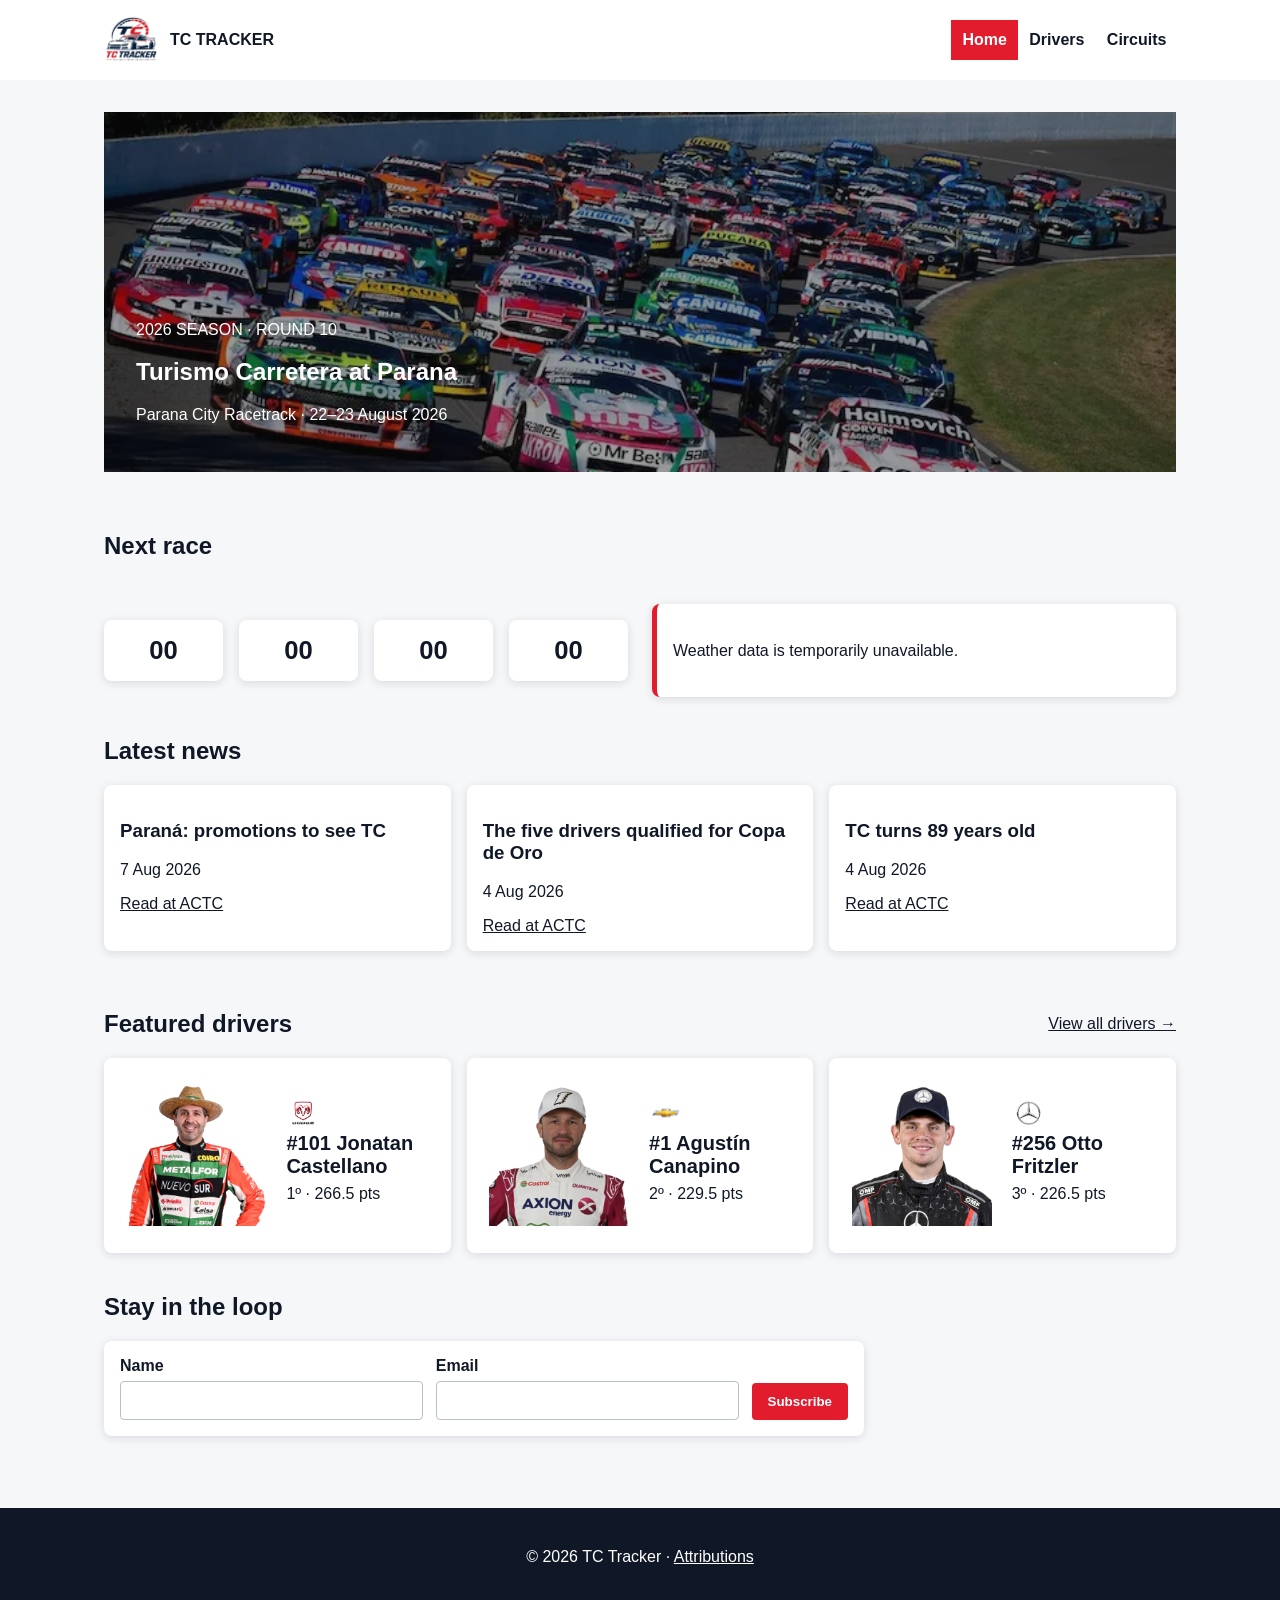
==== final/index.html @ fc7bbf1d "Project" ====
<!doctype html>
<html lang="en">

<head>
    <meta charset="utf-8">
    <meta name="viewport" content="width=device-width,initial-scale=1">
    <meta name="description" content="TC Tracker: Turismo Carretera news, race countdown and Parana weather.">
    <meta name="author" content="Ezequiel Lezcano">
    <title>TC Tracker | Home</title>
    <link rel="icon" href="images/favicon.ico">
    <link rel="stylesheet" href="styles/main.css">
    <script type="module" src="scripts/index.js"></script>
</head>

<body>
    <header class="site-header"><a class="brand" href="index.html"><img src="images/tctracker_logo.png"
                alt="TC Tracker logo"><span>TC TRACKER</span></a><button id="menu" aria-label="Open menu">Menu</button>
        <nav id="nav"><a aria-current="page" href="index.html">Home</a><a href="drivers.html">Drivers</a><a
                href="circuits.html">Circuits</a></nav>
    </header>
    <main>
        <section class="hero"><img src="images/tc-hero.webp" alt="Turismo Carretera race car">
            <div>
                <p>2026 SEASON · ROUND 10</p>
                <h1>Turismo Carretera at Parana</h1>
                <p>Parana City Racetrack · 22–23 August 2026</p>
            </div>
        </section>
        <section>
            <h2>Next race</h2>
            <div class="timer" id="countdown"></div>
            <div class="weather" id="weather"><span class="weather-icon">☁</span>
                <div><strong>Parana race weekend</strong>
                    <p>Loading weather data…</p>
                </div>
            </div>
        </section>
        <section>
            <h2>Latest news</h2>
            <div id="news" class="grid"></div>
        </section>
        <section>
            <div class="section-heading">
                <h2>Featured drivers</h2><a href="drivers.html">View all drivers →</a>
            </div>
            <div id="featured-drivers" class="grid"></div>
        </section>
        <section>
            <h2>Stay in the loop</h2>
            <form action="thankyou.html" method="get"><label>Name <input name="name" required></label><label>Email
                    <input name="email" type="email" required></label><button>Subscribe</button></form>
        </section>
    </main>
    <footer>
        <p>© <span id="year"></span> TC Tracker · <a href="attributions.html">Attributions</a></p>
    </footer>
</body>

</html>
---- final/styles/main.css ----
:root{--ink:#101827;--red:#e21b2d;--paper:#f6f7f9;--muted:#5b6472}*{box-sizing:border-box}body{min-height:100vh;margin:0;display:flex;flex-direction:column;font:16px Arial,sans-serif;color:var(--ink);background:var(--paper)}h1,h2,h3,.brand{font-family:Arial,sans-serif;font-weight:800}a{color:inherit}.site-header{display:flex;align-items:center;flex-wrap:wrap;gap:1rem;padding:.7rem 5%;background:#fff}.brand{display:flex;align-items:center;gap:.6rem;text-decoration:none}.brand img{width:58px;height:58px;object-fit:contain}#menu{margin-left:auto;border:0;background:none;font-weight:700}nav{display:none;width:100%}nav.open{display:grid}nav a{padding:.7rem;text-decoration:none;font-weight:700}nav a[aria-current]{color:#fff;background:var(--red)}main{flex:1;max-width:1200px;margin:auto;padding:2rem 5%}section{margin-bottom:2.5rem}.hero{position:relative;min-height:360px;display:grid;align-items:end;overflow:hidden;color:#fff;background:#111}.hero>img{position:absolute;width:100%;height:100%;object-fit:cover;opacity:.6}.hero div{position:relative;padding:2rem;max-width:650px}.timer{display:grid;grid-template-columns:repeat(4,1fr);gap:1rem;margin:1rem 0}.timer div,.card,.weather{padding:1rem;border-radius:8px;background:#fff;box-shadow:0 2px 10px #10182720}.timer div{text-align:center;font-size:1.6rem;font-weight:800}.grid{display:grid;gap:1rem}.card>img{width:100%;height:210px;object-fit:contain;background:#fff}.card button,form button{padding:.7rem 1rem;border:0;border-radius:4px;background:var(--red);color:#fff;font-weight:700;cursor:pointer}address{color:var(--muted);font-style:normal}.weather{display:flex;align-items:center;gap:1rem;border-left:5px solid var(--red)}.weather p{margin:.2rem 0}.weather-icon{font-size:2.5rem}.section-heading{display:flex;align-items:center;justify-content:space-between}.driver-mini{display:grid;grid-template-columns:105px 1fr;align-items:center}.driver-mini>img{height:105px}.brand-logo{display:inline-block!important;width:34px!important;height:24px!important;object-fit:contain!important;vertical-align:middle;margin-right:.35rem}.circuit-card>img{height:250px!important}.modal{max-width:500px;border:0;border-radius:8px}.modal::backdrop{background:#0008}form{display:grid;grid-template-columns:1fr 1fr auto;align-items:end;gap:.8rem;max-width:760px;padding:1rem;border-radius:8px;background:#fff;box-shadow:0 2px 10px #10182720}form label{display:grid;gap:.35rem;font-weight:700}input{padding:.7rem;border:1px solid #b8c0ca;border-radius:4px}footer{padding:1.5rem 5%;color:#fff;background:var(--ink);text-align:center}@media(max-width:699px){form{grid-template-columns:1fr}form button{width:100%}}@media(min-width:700px){#menu{display:none}nav{display:flex;width:auto;margin-left:auto}.grid{grid-template-columns:repeat(3,1fr)}.site-header{padding-inline:8%}}
@media(min-width:700px){main>section:nth-of-type(2){display:grid;grid-template-columns:1fr 1fr;gap:1.5rem}main>section:nth-of-type(2)>h2{grid-column:1/-1}.site-footer{display:grid;grid-template-columns:2fr 1fr 1fr;gap:1.5rem;text-align:left}.site-footer p{grid-column:1/-1;border-top:1px solid #ffffff44;padding-top:1rem;font-size:.85rem}}
@media(min-width:700px){.driver-mini{grid-template-columns:140px 1fr;gap:1.25rem;padding:1.4rem}.driver-mini>img{width:140px;height:150px;object-fit:contain}.driver-mini h3{margin:.45rem 0;font-size:1.25rem}.driver-mini p{margin:.45rem 0}.site-footer{margin-top:2rem;padding:2.5rem 8%;color:var(--ink);background:#fff;grid-template-columns:1fr auto auto;align-items:start}.site-footer div:first-child{font-size:1.2rem}.site-footer div:nth-child(n+2){font-size:.82rem;line-height:1.7}.site-footer a{text-decoration:none}.site-footer p{color:var(--muted);border-top:1px solid #d9dde3;margin:1.25rem 0 0;padding-top:1.25rem}}
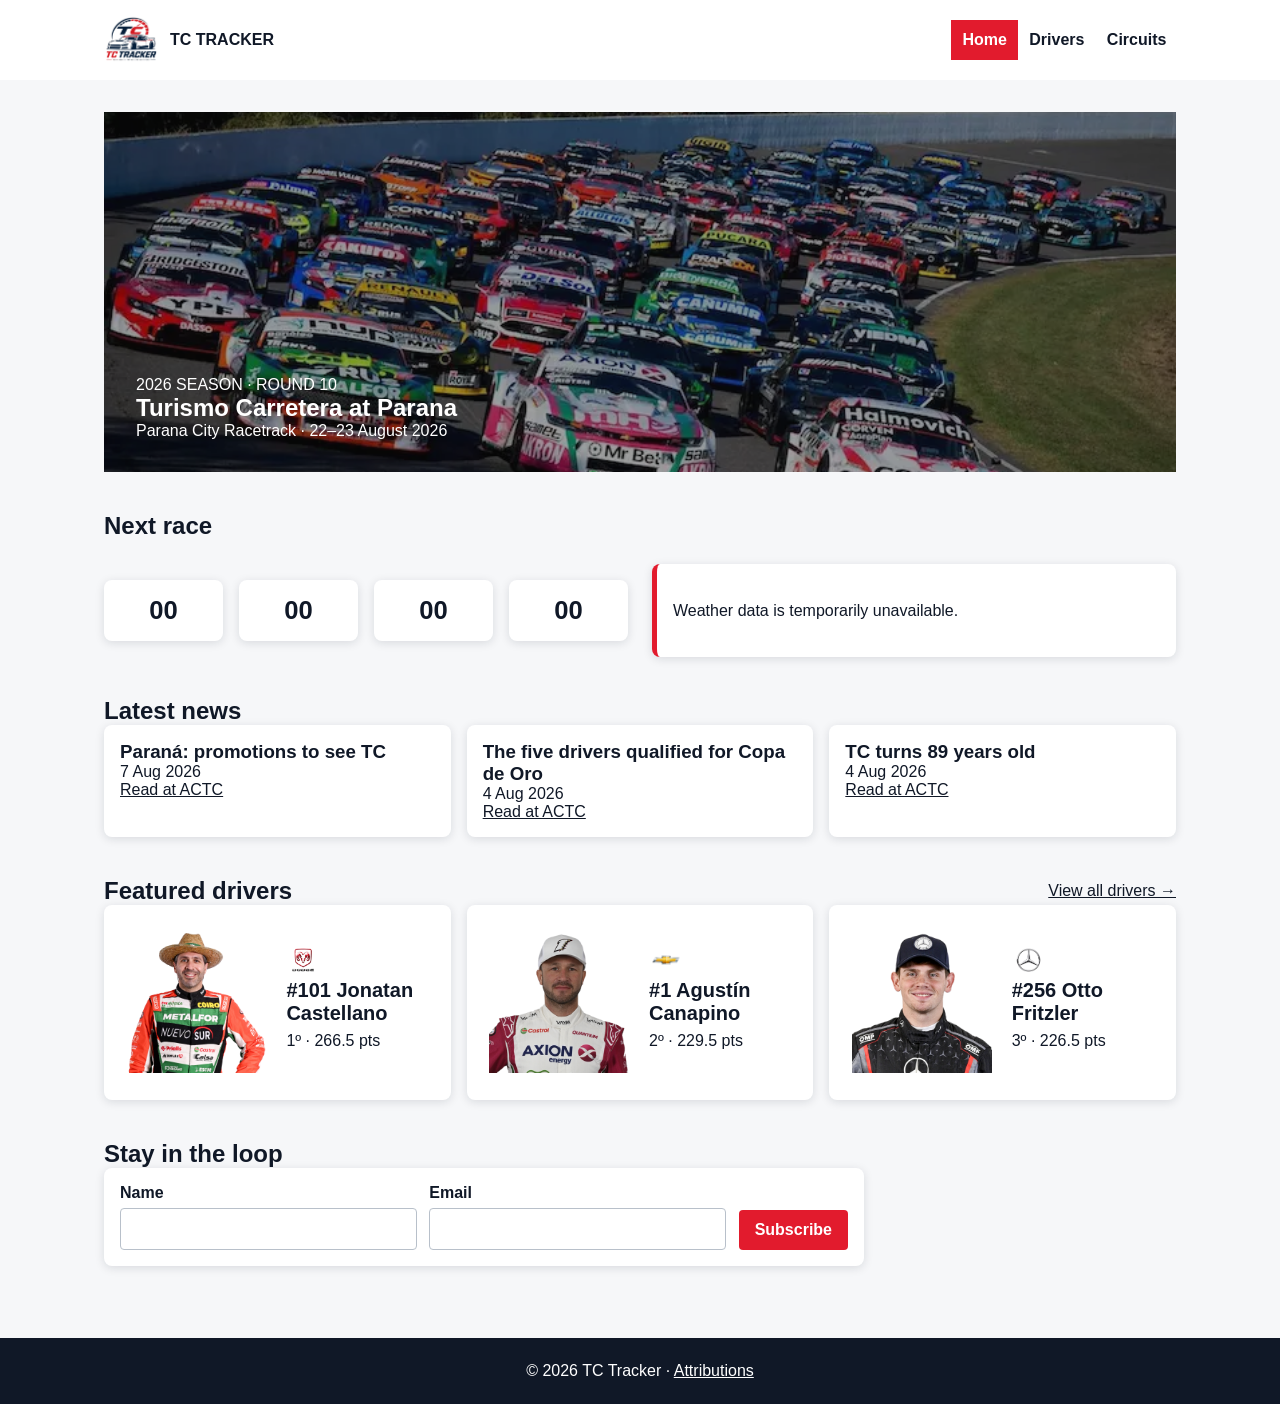
==== commit dece272c: "correction 2" ====
--- a/final/index.html
+++ b/final/index.html
@@ -5,10 +5,10 @@
     <meta charset="utf-8">
     <meta name="viewport" content="width=device-width,initial-scale=1">
     <meta name="description" content="TC Tracker: Turismo Carretera news, race countdown and Parana weather.">
-    <meta name="author" content="Ezequiel Lezcano">
+    <meta name="author" content="Ezequiel Lezcano"><meta property="og:title" content="TC Tracker Turismo Carretera Racing Dashboard"><meta property="og:description" content="Follow Turismo Carretera with current drivers, circuits, race details, news, and weather forecasts."><meta property="og:image" content="https://elezcano23.github.io/wdd231/final/images/tc-hero.webp"><meta property="og:url" content="https://elezcano23.github.io/wdd231/final/index.html">
     <title>TC Tracker | Home</title>
     <link rel="icon" href="images/favicon.ico">
-    <link rel="stylesheet" href="styles/main.css">
+    <link rel="preconnect" href="https://fonts.googleapis.com"><link rel="preconnect" href="https://fonts.gstatic.com" crossorigin><link href="https://fonts.googleapis.com/css2?family=Montserrat:wght@600;700;800&family=Source+Sans+3:wght@400;600;700&display=swap" rel="stylesheet"><link rel="stylesheet" href="styles/normalize.css"><link rel="stylesheet" href="styles/main.css">
     <script type="module" src="scripts/index.js"></script>
 </head>
 
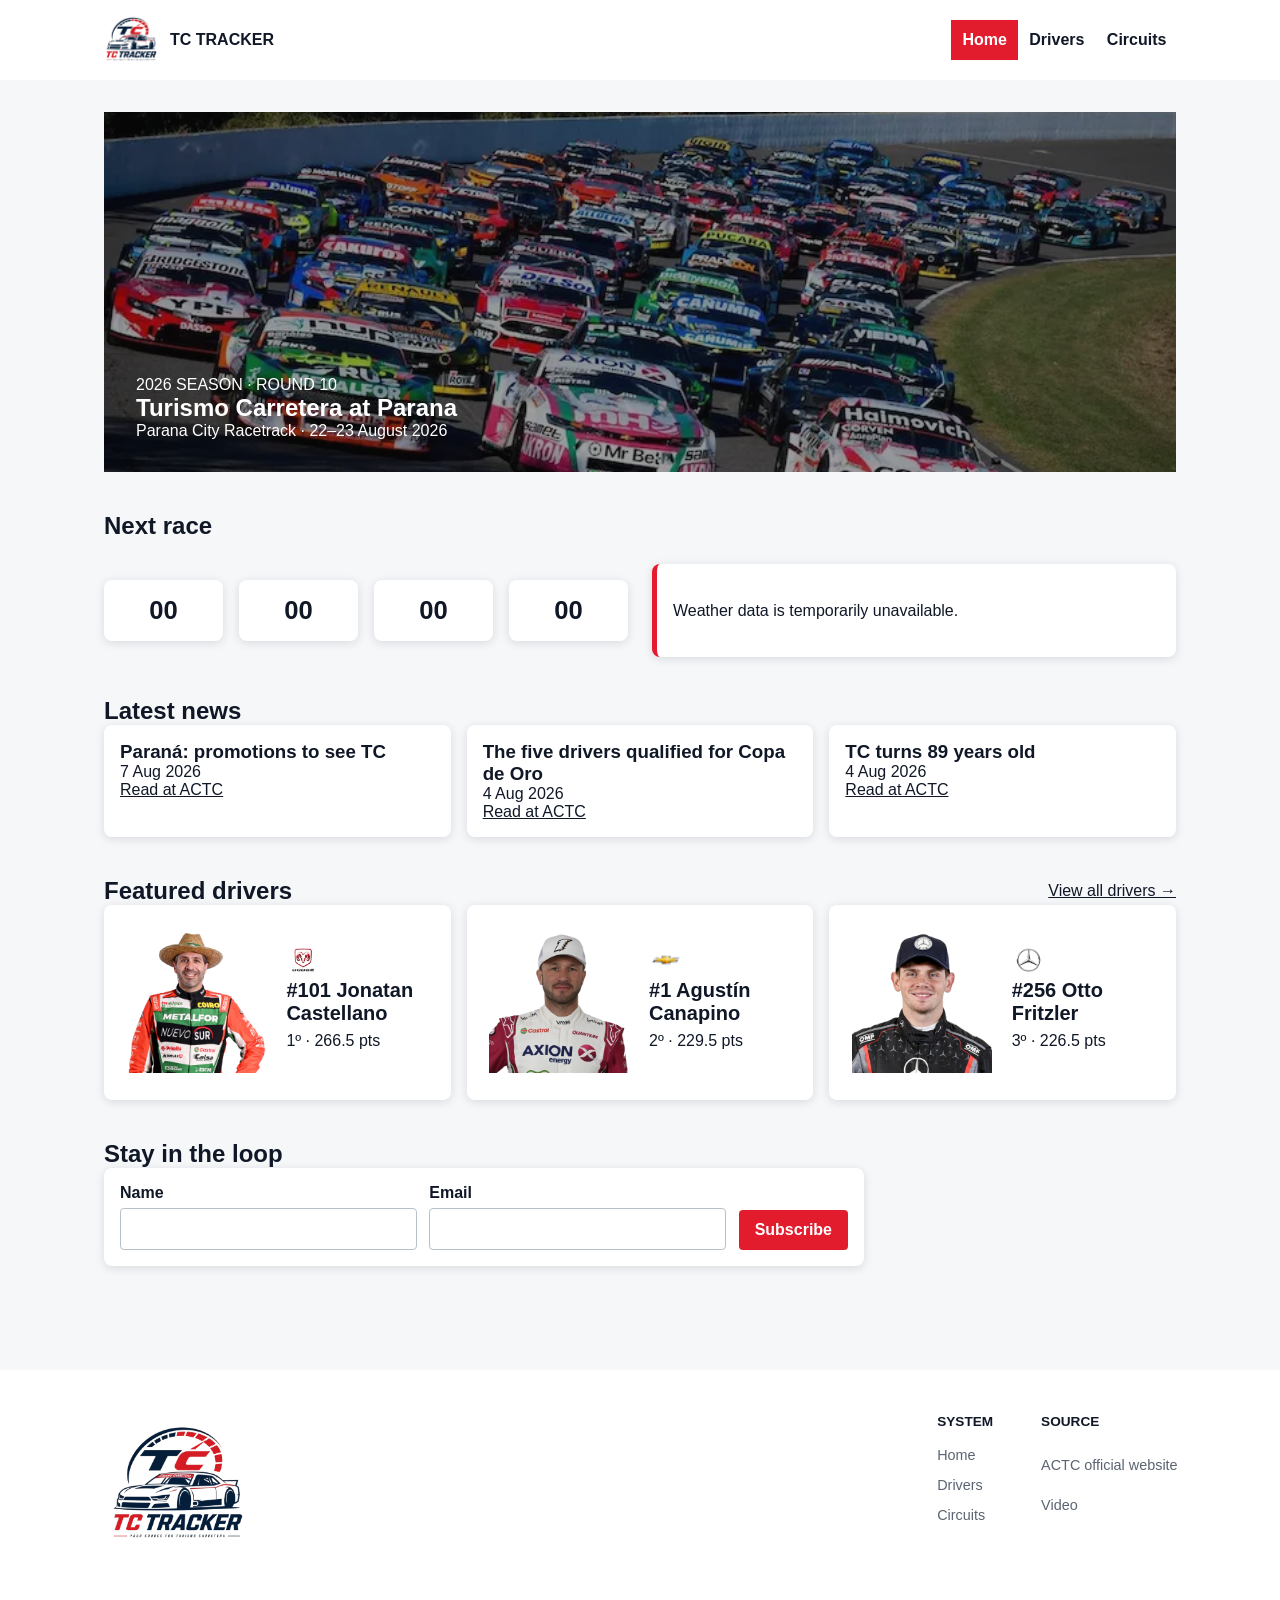
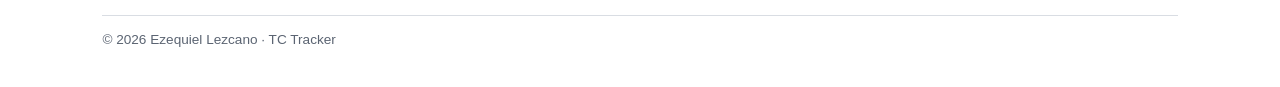
==== commit e151f143: "Correction 4 (footer)" ====
--- a/final/index.html
+++ b/final/index.html
@@ -5,10 +5,21 @@
     <meta charset="utf-8">
     <meta name="viewport" content="width=device-width,initial-scale=1">
     <meta name="description" content="TC Tracker: Turismo Carretera news, race countdown and Parana weather.">
-    <meta name="author" content="Ezequiel Lezcano"><meta property="og:title" content="TC Tracker Turismo Carretera Racing Dashboard"><meta property="og:description" content="Follow Turismo Carretera with current drivers, circuits, race details, news, and weather forecasts."><meta property="og:image" content="https://elezcano23.github.io/wdd231/final/images/tc-hero.webp"><meta property="og:url" content="https://elezcano23.github.io/wdd231/final/index.html">
+    <meta name="author" content="Ezequiel Lezcano">
+    <meta property="og:title" content="TC Tracker Turismo Carretera Racing Dashboard">
+    <meta property="og:description"
+        content="Follow Turismo Carretera with current drivers, circuits, race details, news, and weather forecasts.">
+    <meta property="og:image" content="https://elezcano23.github.io/wdd231/final/images/tc-hero.webp">
+    <meta property="og:url" content="https://elezcano23.github.io/wdd231/final/index.html">
     <title>TC Tracker | Home</title>
     <link rel="icon" href="images/favicon.ico">
-    <link rel="preconnect" href="https://fonts.googleapis.com"><link rel="preconnect" href="https://fonts.gstatic.com" crossorigin><link href="https://fonts.googleapis.com/css2?family=Montserrat:wght@600;700;800&family=Source+Sans+3:wght@400;600;700&display=swap" rel="stylesheet"><link rel="stylesheet" href="styles/normalize.css"><link rel="stylesheet" href="styles/main.css">
+    <link rel="preconnect" href="https://fonts.googleapis.com">
+    <link rel="preconnect" href="https://fonts.gstatic.com" crossorigin>
+    <link
+        href="https://fonts.googleapis.com/css2?family=Montserrat:wght@600;700;800&family=Source+Sans+3:wght@400;600;700&display=swap"
+        rel="stylesheet">
+    <link rel="stylesheet" href="styles/normalize.css">
+    <link rel="stylesheet" href="styles/main.css">
     <script type="module" src="scripts/index.js"></script>
 </head>
 
@@ -51,8 +62,19 @@
                     <input name="email" type="email" required></label><button>Subscribe</button></form>
         </section>
     </main>
-    <footer>
-        <p>© <span id="year"></span> TC Tracker · <a href="attributions.html">Attributions</a></p>
+    <footer class="site-footer">
+        <div class="footer-logo"><img src="images/tctracker_logo.png" alt="TC Tracker logo"></div>
+        <div class="footer-links">
+            <section>
+                <h2>System</h2><a href="index.html">Home</a><a href="drivers.html">Drivers</a><a
+                    href="circuits.html">Circuits</a>
+            </section>
+            <section>
+                <h2>Source</h2><a href="https://actc.org.ar/" target="_blank" rel="noopener">ACTC official website</a><a
+                    href="#" title="Replace this link with your video URL">Video</a>
+            </section>
+        </div>
+        <p>© <span id="year"></span> Ezequiel Lezcano · TC Tracker</p>
     </footer>
 </body>
 
--- a/final/styles/main.css
+++ b/final/styles/main.css
@@ -1,3 +1,414 @@
-:root{--ink:#101827;--red:#e21b2d;--paper:#f6f7f9;--muted:#5b6472}*{box-sizing:border-box}body{min-height:100vh;margin:0;display:flex;flex-direction:column;font:16px Arial,sans-serif;color:var(--ink);background:var(--paper)}h1,h2,h3,.brand{font-family:Arial,sans-serif;font-weight:800}a{color:inherit}.site-header{display:flex;align-items:center;flex-wrap:wrap;gap:1rem;padding:.7rem 5%;background:#fff}.brand{display:flex;align-items:center;gap:.6rem;text-decoration:none}.brand img{width:58px;height:58px;object-fit:contain}#menu{margin-left:auto;border:0;background:none;font-weight:700}nav{display:none;width:100%}nav.open{display:grid}nav a{padding:.7rem;text-decoration:none;font-weight:700}nav a[aria-current]{color:#fff;background:var(--red)}main{flex:1;max-width:1200px;margin:auto;padding:2rem 5%}section{margin-bottom:2.5rem}.hero{position:relative;min-height:360px;display:grid;align-items:end;overflow:hidden;color:#fff;background:#111}.hero>img{position:absolute;width:100%;height:100%;object-fit:cover;opacity:.6}.hero div{position:relative;padding:2rem;max-width:650px}.timer{display:grid;grid-template-columns:repeat(4,1fr);gap:1rem;margin:1rem 0}.timer div,.card,.weather{padding:1rem;border-radius:8px;background:#fff;box-shadow:0 2px 10px #10182720}.timer div{text-align:center;font-size:1.6rem;font-weight:800}.grid{display:grid;gap:1rem}.card>img{width:100%;height:210px;object-fit:contain;background:#fff}.card button,form button{padding:.7rem 1rem;border:0;border-radius:4px;background:var(--red);color:#fff;font-weight:700;cursor:pointer}address{color:var(--muted);font-style:normal}.weather{display:flex;align-items:center;gap:1rem;border-left:5px solid var(--red)}.weather p{margin:.2rem 0}.weather-icon{font-size:2.5rem}.section-heading{display:flex;align-items:center;justify-content:space-between}.driver-mini{display:grid;grid-template-columns:105px 1fr;align-items:center}.driver-mini>img{height:105px}.brand-logo{display:inline-block!important;width:34px!important;height:24px!important;object-fit:contain!important;vertical-align:middle;margin-right:.35rem}.circuit-card>img{height:250px!important}.modal{max-width:500px;border:0;border-radius:8px}.modal::backdrop{background:#0008}form{display:grid;grid-template-columns:1fr 1fr auto;align-items:end;gap:.8rem;max-width:760px;padding:1rem;border-radius:8px;background:#fff;box-shadow:0 2px 10px #10182720}form label{display:grid;gap:.35rem;font-weight:700}input{padding:.7rem;border:1px solid #b8c0ca;border-radius:4px}footer{padding:1.5rem 5%;color:#fff;background:var(--ink);text-align:center}@media(max-width:699px){form{grid-template-columns:1fr}form button{width:100%}}@media(min-width:700px){#menu{display:none}nav{display:flex;width:auto;margin-left:auto}.grid{grid-template-columns:repeat(3,1fr)}.site-header{padding-inline:8%}}
-@media(min-width:700px){main>section:nth-of-type(2){display:grid;grid-template-columns:1fr 1fr;gap:1.5rem}main>section:nth-of-type(2)>h2{grid-column:1/-1}.site-footer{display:grid;grid-template-columns:2fr 1fr 1fr;gap:1.5rem;text-align:left}.site-footer p{grid-column:1/-1;border-top:1px solid #ffffff44;padding-top:1rem;font-size:.85rem}}
-@media(min-width:700px){.driver-mini{grid-template-columns:140px 1fr;gap:1.25rem;padding:1.4rem}.driver-mini>img{width:140px;height:150px;object-fit:contain}.driver-mini h3{margin:.45rem 0;font-size:1.25rem}.driver-mini p{margin:.45rem 0}.site-footer{margin-top:2rem;padding:2.5rem 8%;color:var(--ink);background:#fff;grid-template-columns:1fr auto auto;align-items:start}.site-footer div:first-child{font-size:1.2rem}.site-footer div:nth-child(n+2){font-size:.82rem;line-height:1.7}.site-footer a{text-decoration:none}.site-footer p{color:var(--muted);border-top:1px solid #d9dde3;margin:1.25rem 0 0;padding-top:1.25rem}}
+:root {
+    --ink: #101827;
+    --red: #e21b2d;
+    --paper: #f6f7f9;
+    --muted: #5b6472
+}
+
+* {
+    box-sizing: border-box
+}
+
+body {
+    min-height: 100vh;
+    margin: 0;
+    display: flex;
+    flex-direction: column;
+    font: 16px Arial, sans-serif;
+    color: var(--ink);
+    background: var(--paper)
+}
+
+h1,
+h2,
+h3,
+.brand {
+    font-family: Arial, sans-serif;
+    font-weight: 800
+}
+
+a {
+    color: inherit
+}
+
+.site-header {
+    display: flex;
+    align-items: center;
+    flex-wrap: wrap;
+    gap: 1rem;
+    padding: .7rem 5%;
+    background: #fff
+}
+
+.brand {
+    display: flex;
+    align-items: center;
+    gap: .6rem;
+    text-decoration: none
+}
+
+.brand img {
+    width: 58px;
+    height: 58px;
+    object-fit: contain
+}
+
+#menu {
+    margin-left: auto;
+    border: 0;
+    background: none;
+    font-weight: 700
+}
+
+nav {
+    display: none;
+    width: 100%
+}
+
+nav.open {
+    display: grid
+}
+
+nav a {
+    padding: .7rem;
+    text-decoration: none;
+    font-weight: 700
+}
+
+nav a[aria-current] {
+    color: #fff;
+    background: var(--red)
+}
+
+main {
+    flex: 1;
+    max-width: 1200px;
+    margin: auto;
+    padding: 2rem 5%
+}
+
+section {
+    margin-bottom: 2.5rem
+}
+
+.hero {
+    position: relative;
+    min-height: 360px;
+    display: grid;
+    align-items: end;
+    overflow: hidden;
+    color: #fff;
+    background: #111
+}
+
+.hero>img {
+    position: absolute;
+    width: 100%;
+    height: 100%;
+    object-fit: cover;
+    opacity: .6
+}
+
+.hero div {
+    position: relative;
+    padding: 2rem;
+    max-width: 650px
+}
+
+.timer {
+    display: grid;
+    grid-template-columns: repeat(4, 1fr);
+    gap: 1rem;
+    margin: 1rem 0
+}
+
+.timer div,
+.card,
+.weather {
+    padding: 1rem;
+    border-radius: 8px;
+    background: #fff;
+    box-shadow: 0 2px 10px #10182720
+}
+
+.timer div {
+    text-align: center;
+    font-size: 1.6rem;
+    font-weight: 800
+}
+
+.grid {
+    display: grid;
+    gap: 1rem
+}
+
+.card>img {
+    width: 100%;
+    height: 210px;
+    object-fit: contain;
+    background: #fff
+}
+
+.card button,
+form button {
+    padding: .7rem 1rem;
+    border: 0;
+    border-radius: 4px;
+    background: var(--red);
+    color: #fff;
+    font-weight: 700;
+    cursor: pointer
+}
+
+address {
+    color: var(--muted);
+    font-style: normal
+}
+
+.weather {
+    display: flex;
+    align-items: center;
+    gap: 1rem;
+    border-left: 5px solid var(--red)
+}
+
+.weather p {
+    margin: .2rem 0
+}
+
+.weather-icon {
+    font-size: 2.5rem
+}
+
+.section-heading {
+    display: flex;
+    align-items: center;
+    justify-content: space-between
+}
+
+.driver-mini {
+    display: grid;
+    grid-template-columns: 105px 1fr;
+    align-items: center
+}
+
+.driver-mini>img {
+    height: 105px
+}
+
+.brand-logo {
+    display: inline-block !important;
+    width: 34px !important;
+    height: 24px !important;
+    object-fit: contain !important;
+    vertical-align: middle;
+    margin-right: .35rem
+}
+
+.circuit-card>img {
+    height: 250px !important
+}
+
+.modal {
+    max-width: 500px;
+    border: 0;
+    border-radius: 8px
+}
+
+.modal::backdrop {
+    background: #0008
+}
+
+form {
+    display: grid;
+    grid-template-columns: 1fr 1fr auto;
+    align-items: end;
+    gap: .8rem;
+    max-width: 760px;
+    padding: 1rem;
+    border-radius: 8px;
+    background: #fff;
+    box-shadow: 0 2px 10px #10182720
+}
+
+form label {
+    display: grid;
+    gap: .35rem;
+    font-weight: 700
+}
+
+input {
+    padding: .7rem;
+    border: 1px solid #b8c0ca;
+    border-radius: 4px
+}
+
+footer {
+    padding: 1.5rem 5%;
+    color: #fff;
+    background: var(--ink);
+    text-align: center
+}
+
+@media(max-width:699px) {
+    form {
+        grid-template-columns: 1fr
+    }
+
+    form button {
+        width: 100%
+    }
+}
+
+@media(min-width:700px) {
+    #menu {
+        display: none
+    }
+
+    nav {
+        display: flex;
+        width: auto;
+        margin-left: auto
+    }
+
+    .grid {
+        grid-template-columns: repeat(3, 1fr)
+    }
+
+    .site-header {
+        padding-inline: 8%
+    }
+}
+
+@media(min-width:700px) {
+    main>section:nth-of-type(2) {
+        display: grid;
+        grid-template-columns: 1fr 1fr;
+        gap: 1.5rem
+    }
+
+    main>section:nth-of-type(2)>h2 {
+        grid-column: 1/-1
+    }
+
+    .site-footer {
+        display: grid;
+        grid-template-columns: 2fr 1fr 1fr;
+        gap: 1.5rem;
+        text-align: left
+    }
+
+    .site-footer p {
+        grid-column: 1/-1;
+        border-top: 1px solid #ffffff44;
+        padding-top: 1rem;
+        font-size: .85rem
+    }
+}
+
+@media(min-width:700px) {
+    .driver-mini {
+        grid-template-columns: 140px 1fr;
+        gap: 1.25rem;
+        padding: 1.4rem
+    }
+
+    .driver-mini>img {
+        width: 140px;
+        height: 150px;
+        object-fit: contain
+    }
+
+    .driver-mini h3 {
+        margin: .45rem 0;
+        font-size: 1.25rem
+    }
+
+    .driver-mini p {
+        margin: .45rem 0
+    }
+
+    .site-footer {
+        margin-top: 2rem;
+        padding: 2.5rem 8%;
+        color: var(--ink);
+        background: #fff;
+        grid-template-columns: 1fr auto auto;
+        align-items: start
+    }
+
+    .site-footer div:first-child {
+        font-size: 1.2rem
+    }
+
+    .site-footer div:nth-child(n+2) {
+        font-size: .82rem;
+        line-height: 1.7
+    }
+
+    .site-footer a {
+        text-decoration: none
+    }
+
+    .site-footer p {
+        color: var(--muted);
+        border-top: 1px solid #d9dde3;
+        margin: 1.25rem 0 0;
+        padding-top: 1.25rem
+    }
+}
+
+.site-footer {
+    background: #fff !important;
+    color: var(--ink) !important;
+    padding: 2.5rem 8% !important;
+    text-align: left !important
+}
+
+.footer-logo img {
+    width: 150px;
+    height: auto
+}
+
+.footer-links {
+    display: flex;
+    gap: 3rem;
+    justify-content: flex-end
+}
+
+.footer-links section {
+    display: grid;
+    gap: .35rem
+}
+
+.footer-links h2 {
+    margin: 0 0 .25rem;
+    font-size: .85rem;
+    text-transform: uppercase
+}
+
+.footer-links a {
+    font-size: .9rem;
+    text-decoration: none;
+    color: var(--muted)
+}
+
+.site-footer>p {
+    grid-column: 1/-1;
+    margin: 1.5rem 0 0;
+    padding-top: 1rem;
+    border-top: 1px solid #d9dde3;
+    color: var(--muted)
+}
+
+@media(min-width:700px) {
+    .site-footer {
+        display: grid !important;
+        grid-template-columns: 1fr auto;
+        align-items: start
+    }
+
+    .site-footer>p {
+        grid-column: 1/-1
+    }
+}
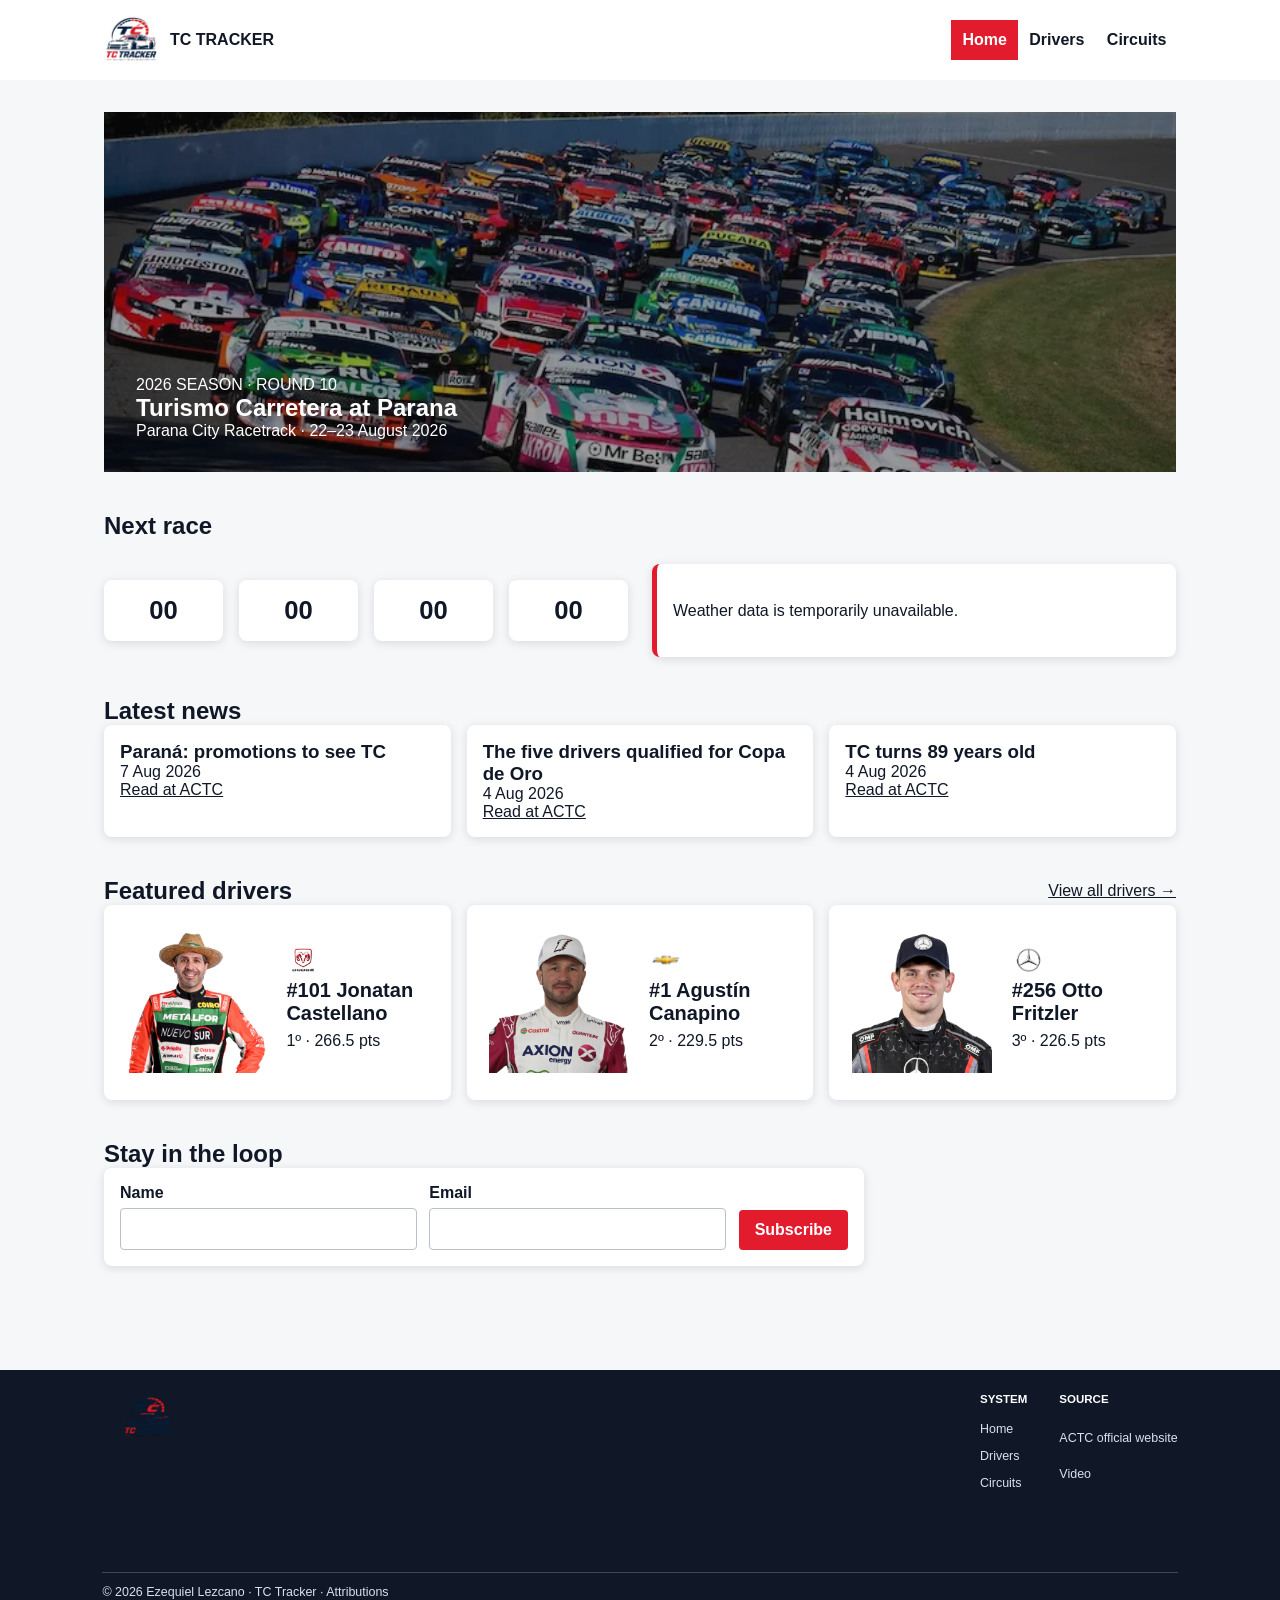
==== commit 6eb219c1: "footer 4" ====
--- a/final/index.html
+++ b/final/index.html
@@ -74,7 +74,7 @@
                     href="#" title="Replace this link with your video URL">Video</a>
             </section>
         </div>
-        <p>© <span id="year"></span> Ezequiel Lezcano · TC Tracker</p>
+        <p>© <span id="year"></span> Ezequiel Lezcano · TC Tracker · <a href="attributions.html">Attributions</a></p>
     </footer>
 </body>
 
--- a/final/styles/main.css
+++ b/final/styles/main.css
@@ -411,4 +411,4 @@
     .site-footer>p {
         grid-column: 1/-1
     }
-}+}.site-footer{padding:1.25rem 8%!important;color:#fff!important;background:#101827!important}.footer-logo img{width:92px!important;max-height:54px;object-fit:contain}.footer-links{gap:2rem}.footer-links h2{font-size:.72rem}.footer-links a,.site-footer>p{color:#d9e1ea!important;font-size:.78rem}.site-footer>p{margin-top:.85rem;padding-top:.75rem;border-top-color:#ffffff33!important}
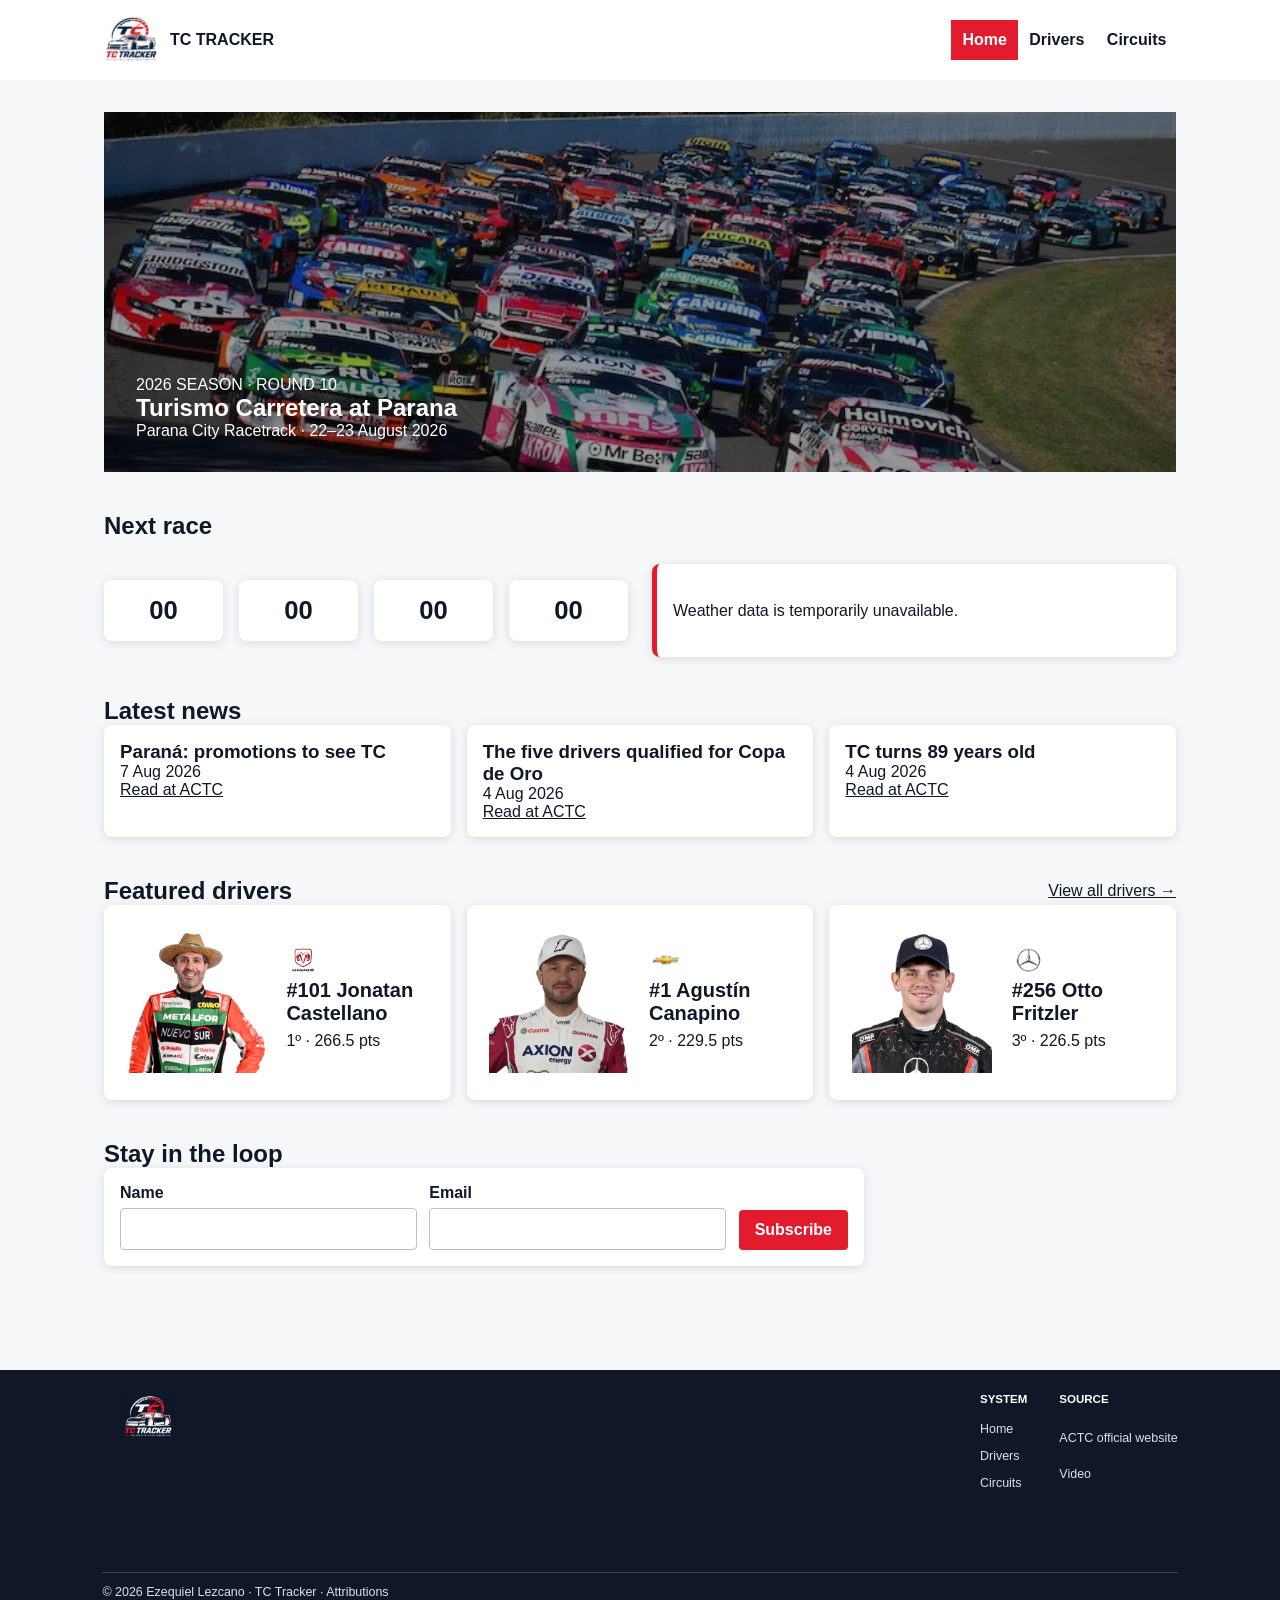
==== commit c18b5592: "footer final" ====
--- a/final/index.html
+++ b/final/index.html
@@ -63,7 +63,7 @@
         </section>
     </main>
     <footer class="site-footer">
-        <div class="footer-logo"><img src="images/tctracker_logo.png" alt="TC Tracker logo"></div>
+        <div class="footer-logo"><img src="images/tctracker_logo_footer.png" alt="TC Tracker logo"></div>
         <div class="footer-links">
             <section>
                 <h2>System</h2><a href="index.html">Home</a><a href="drivers.html">Drivers</a><a
